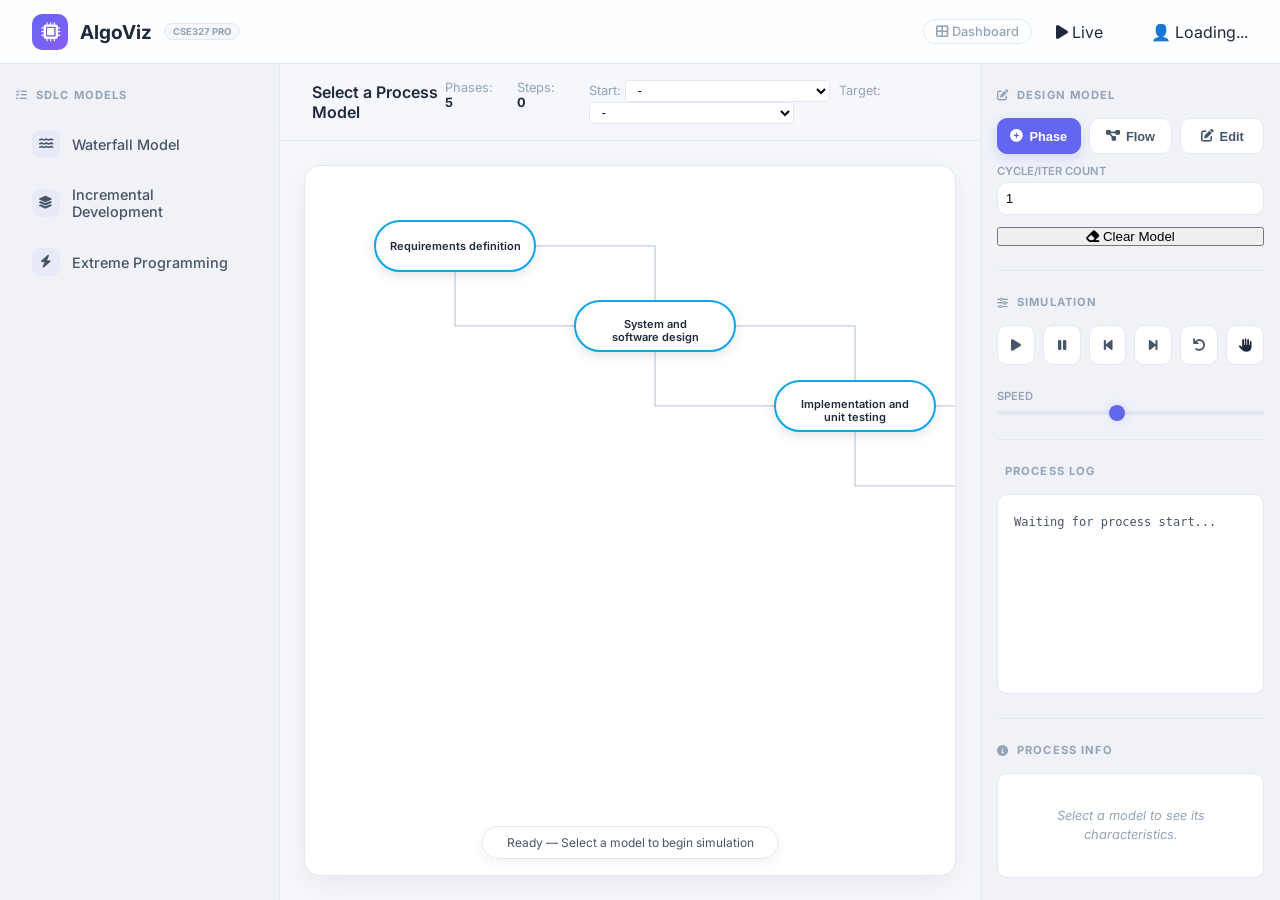
==== cse327/index.html @ 1cda0a14 "rizvi added" ====
<!DOCTYPE html>
<html lang="en">
<head>
    <meta charset="UTF-8" />
    <meta name="viewport" content="width=device-width, initial-scale=1.0" />
    <title>AlgoViz · Professional CSE327</title>

    <!-- Google Fonts -->
    <link href="https://fonts.googleapis.com/css2?family=Inter:opsz,wght@14..32,400;14..32,500;14..32,600;14..32,700&display=swap" rel="stylesheet" />
    <!-- Font Awesome 6 -->
    <link rel="stylesheet" href="https://cdnjs.cloudflare.com/ajax/libs/font-awesome/6.0.0-beta3/css/all.min.css" />

    <!-- Modular Styles -->
    <link rel="stylesheet" href="css/main.css" />
    <link rel="stylesheet" href="css/graph.css" />
    <link rel="stylesheet" href="css/controls.css" />
</head>
<body>

    <!-- Header Component -->
    <header class="header">
        <div class="header-brand">
            <div class="brand-icon"><i class="fas fa-microchip"></i></div>
            <span>AlgoViz</span>
            <span class="version-badge">CSE327 PRO</span>
        </div>
        <div class="header-actions">
            <a href="../dashboard.html" class="back-link"><i class="fas fa-th-large"></i> Dashboard</a>
            <span class="badge"><i class="fas fa-play"></i> Live</span>
            <span class="status-dot"></span>
            <span id="userDisplay">👤 Loading...</span>
        </div>
    </header>

    <div class="app-wrapper">

        <!-- Sidebar Left: Model Selection -->
        <aside class="sidebar-left" id="sidebar">
            <div class="section-title"><i class="fas fa-tasks"></i> SDLC Models</div>

            <div class="algo-group">
                <div class="algo-item" data-algo="WATERFALL">
                    <span class="icon"><i class="fas fa-water"></i></span>
                    <span class="label">Waterfall Model</span>
                </div>
                <div class="algo-item" data-algo="INCREMENTAL_DEV">
                    <span class="icon"><i class="fas fa-layer-group"></i></span>
                    <span class="label">Incremental Development</span>
                </div>
                <div class="algo-item" data-algo="EXTREME_PROG">
                    <span class="icon"><i class="fas fa-bolt"></i></span>
                    <span class="label">Extreme Programming</span>
                </div>
            </div>
        </aside>

        <!-- Main Visualization Area -->
        <main class="center-area">
            <div class="viz-header">
                <div class="viz-title">
                    <span id="currentAlgoName">Select a Process Model</span>
                </div>
                <div class="viz-stats">
                    <span>Phases: <span class="num" id="nodeCount">0</span></span>
                    <span>Steps: <span class="num" id="stepCount">0</span></span>
                    <span id="startNodeContainer" style="margin-left: 10px;">
                        Start: <select id="startNodeSelect" class="small-select"><option value="">-</option></select>
                        Target: <select id="targetNodeSelect" class="small-select"><option value="">-</option></select>
                    </span>
                </div>
            </div>

            <div class="viz-canvas-wrapper">
                <div id="vizContainer" class="viz-container">
                    <svg id="graphSvg" width="100%" height="100%"></svg>
                    <div id="statusMsg" class="status-msg">Ready — Select a model to begin simulation</div>
                </div>
            </div>
        </main>

        <!-- Sidebar Right: Controls & Stats -->
        <aside class="sidebar-right">
            <div class="panel-title"><i class="fas fa-edit"></i> Design Model</div>
            <div class="mode-toggle">
                <button class="btn-mode active" id="nodeModeBtn" title="Place Phase"><i class="fas fa-plus-circle"></i> Phase</button>
                <button class="btn-mode" id="edgeModeBtn" title="Draw Flow"><i class="fas fa-project-diagram"></i> Flow</button>
                <button class="btn-mode" id="editModeBtn" title="Edit Elements"><i class="fas fa-edit"></i> Edit</button>
            </div>
            <div class="control-group" style="margin-top: 10px;">
                <label class="control-label">Cycle/Iter Count</label>
                <div class="input-row">
                    <input type="number" id="edgeWeightInput" value="1" min="1" max="99" style="width: 100%;" />
                </div>
            </div>
            <div class="data-actions-row" style="margin-top: 10px;">
                <button class="btn btn-warning" id="clearGraphBtn" style="width: 100%;"><i class="fas fa-eraser"></i> Clear Model</button>
            </div>

            <hr class="divider" />

            <div class="panel-title"><i class="fas fa-sliders-h"></i> Simulation</div>

            <div class="control-group">
                <div class="controls-actions">
                    <button class="btn-icon" id="playBtn" title="Play"><i class="fas fa-play"></i></button>
                    <button class="btn-icon" id="pauseBtn" title="Pause"><i class="fas fa-pause"></i></button>
                    <button class="btn-icon" id="prevBtn" title="Step Backward"><i class="fas fa-step-backward"></i></button>
                    <button class="btn-icon" id="nextBtn" title="Step Forward"><i class="fas fa-step-forward"></i></button>
                    <button class="btn-icon" id="resetBtn" title="Reset"><i class="fas fa-undo"></i></button>
                    <button class="btn-icon" id="interruptBtn" title="Add Interrupt" style="color: var(--accent-6);"><i class="fas fa-hand"></i></button>
                </div>

                <div class="slider-control">
                    <label>Speed</label>
                    <input type="range" id="speedSlider" min="1" max="10" value="5" />
                </div>
            </div>

            <hr class="divider" />

            <div class="panel-title"><i class="fas fa-chart-simple"></i> Process Log</div>
            <div class="log-container" id="executionLog">
                <div class="log-entry">Waiting for process start...</div>
            </div>

            <hr class="divider" />

            <div class="panel-title"><i class="fas fa-circle-info"></i> Process Info</div>
            <div class="info-container" id="algoInfo">
                <div class="info-placeholder">Select a model to see its characteristics.</div>
            </div>
        </aside>

    </div>

    <!-- Main Entry Point -->
    <script type="module" src="js/app.js"></script>
</body>
</html>
---- cse327/css/main.css ----
/* ——— RESET & BASE ——— */
*, *::before, *::after {
    margin: 0;
    padding: 0;
    box-sizing: border-box;
}

:root {
    --bg-body: #f5f7fc;
    --bg-card: #ffffff;
    --bg-sidebar: #f0f2f8;
    --border-light: #e2e8f0;
    --text-primary: #1e293b;
    --text-secondary: #475569;
    --text-muted: #94a3b8;
    --accent-1: #6366f1;
    --accent-2: #8b5cf6;
    --gradient-main: linear-gradient(135deg, #6366f1, #8b5cf6);
    --shadow-card: 0 8px 30px rgba(0, 0, 0, 0.06);
    --radius: 16px;
    --radius-sm: 10px;
    --transition: 0.25s cubic-bezier(0.4, 0, 0.2, 1);
}

body {
    font-family: "Inter", sans-serif;
    background: var(--bg-body);
    color: var(--text-primary);
    min-height: 100vh;
    overflow: hidden;
}

/* ——— HEADER ——— */
.header {
    height: 64px;
    background: rgba(255, 255, 255, 0.8);
    backdrop-filter: blur(12px);
    border-bottom: 1px solid var(--border-light);
    display: flex;
    align-items: center;
    justify-content: space-between;
    padding: 0 2rem;
    position: sticky;
    top: 0;
    z-index: 100;
}

.header-brand {
    display: flex;
    align-items: center;
    gap: 12px;
    font-weight: 700;
    font-size: 1.2rem;
}

.brand-icon {
    width: 36px;
    height: 36px;
    border-radius: var(--radius-sm);
    background: var(--gradient-main);
    display: flex;
    align-items: center;
    justify-content: center;
    color: white;
}

.version-badge {
    font-size: 0.6rem;
    padding: 2px 8px;
    border-radius: 100px;
    background: var(--bg-body);
    border: 1px solid var(--border-light);
    color: var(--text-muted);
}

.header-actions {
    display: flex;
    align-items: center;
    gap: 1.5rem;
}

.back-link {
    text-decoration: none;
    color: var(--text-muted);
    font-size: 0.8rem;
    font-weight: 500;
    padding: 4px 12px;
    border-radius: 100px;
    border: 1px solid var(--border-light);
    transition: var(--transition);
}

.back-link:hover {
    color: var(--text-primary);
    border-color: var(--accent-1);
}

/* ——— WRAPPER ——— */
.app-wrapper {
    display: flex;
    height: calc(100vh - 64px);
}

.sidebar-left, .sidebar-right {
    background: var(--bg-sidebar);
    padding: 1.5rem 1rem;
    overflow-y: auto;
}

.sidebar-left {
    width: 280px;
    border-right: 1px solid var(--border-light);
}

.sidebar-right {
    width: 300px;
    border-left: 1px solid var(--border-light);
}

.center-area {
    flex: 1;
    display: flex;
    flex-direction: column;
}

.section-title, .panel-title {
    font-size: 0.7rem;
    font-weight: 700;
    text-transform: uppercase;
    letter-spacing: 0.1em;
    color: var(--text-muted);
    margin-bottom: 1rem;
    display: flex;
    align-items: center;
    gap: 8px;
}

.divider {
    margin: 1.5rem 0;
    border: none;
    border-top: 1px solid var(--border-light);
}
---- cse327/css/graph.css ----
/* ——— VISUALIZATION CONTAINER ——— */
.viz-header {
    padding: 1rem 2rem;
    border-bottom: 1px solid var(--border-light);
    display: flex;
    justify-content: space-between;
    align-items: center;
}

.viz-title {
    font-weight: 600;
    font-size: 1rem;
    color: var(--text-primary);
}

.viz-stats {
    display: flex;
    gap: 1.5rem;
    font-size: 0.8rem;
    color: var(--text-muted);
}

.viz-stats .num {
    color: var(--text-primary);
    font-weight: 700;
}

.viz-canvas-wrapper {
    flex: 1;
    padding: 1.5rem;
    background: var(--bg-body);
}

.viz-container {
    width: 100%;
    height: 100%;
    background: white;
    border-radius: var(--radius);
    border: 1px solid var(--border-light);
    box-shadow: var(--shadow-card);
    position: relative;
    overflow: hidden;
}

.status-msg {
    position: absolute;
    bottom: 1rem;
    left: 50%;
    transform: translateX(-50%);
    background: rgba(255, 255, 255, 0.9);
    padding: 0.5rem 1.5rem;
    border-radius: 100px;
    font-size: 0.75rem;
    color: var(--text-secondary);
    border: 1px solid var(--border-light);
    box-shadow: 0 4px 12px rgba(0,0,0,0.05);
}

/* ——— SVG ELEMENTS ——— */
.node {
    cursor: grab;
    transition: transform 0.2s;
}

.node circle {
    fill: white;
    stroke: var(--border-light);
    stroke-width: 2;
    transition: fill 0.3s, stroke 0.3s;
}

.node.visited circle {
    fill: #fef3c7; /* Amber 100 */
    stroke: #f59e0b;
}

.node.active circle {
    fill: #d1fae5; /* Emerald 100 */
    stroke: #10b981;
}

.node text {
    font-size: 12px;
    font-weight: 600;
    text-anchor: middle;
    dominant-baseline: central;
    fill: var(--text-primary);
    pointer-events: none;
}

.edge {
    stroke: var(--border-light);
    stroke-width: 2;
    transition: stroke 0.3s, stroke-width 0.3s;
}

.edge.highlight {
    stroke: #ef4444;
    stroke-width: 3;
    stroke-dasharray: 5, 5;
}

.edge.path {
    stroke: #10b981;
    stroke-width: 4;
    stroke-dasharray: 8, 4;
}

.node.path circle {
    fill: #d1fae5; /* Emerald 100 */
    stroke: #10b981;
    stroke-width: 3;
}
---- cse327/css/controls.css ----
/* ——— EDIT MODES ——— */
.mode-toggle {
    display: flex;
    gap: 8px;
}

.btn-mode {
    flex: 1;
    padding: 0.6rem;
    border-radius: var(--radius-sm);
    border: 1px solid var(--border-light);
    background: white;
    color: var(--text-secondary);
    font-size: 0.8rem;
    font-weight: 600;
    cursor: pointer;
    transition: var(--transition);
    display: flex;
    align-items: center;
    justify-content: center;
    gap: 6px;
}

.btn-mode:hover {
    border-color: var(--accent-1);
}

.btn-mode.active {
    background: var(--accent-1);
    color: white;
    border-color: var(--accent-1);
    box-shadow: 0 4px 12px rgba(99, 102, 241, 0.2);
}

.small-select {
    padding: 2px 8px;
    border-radius: 4px;
    border: 1px solid var(--border-light);
    font-size: 0.75rem;
    background: white;
    outline: none;
    margin-right: 5px;
}

.control-label {
    font-size: 0.7rem;
    font-weight: 600;
    color: var(--text-muted);
    text-transform: uppercase;
    margin-bottom: 4px;
    display: block;
}

.input-row {
    display: flex;
    gap: 8px;
}

.input-row input {
    padding: 0.5rem;
    border-radius: var(--radius-sm);
    border: 1px solid var(--border-light);
    font-size: 0.8rem;
    outline: none;
}

/* ——— SIDEBAR ITEMS ——— */
.algo-item {
    display: flex;
    align-items: center;
    gap: 12px;
    padding: 0.75rem 1rem;
    border-radius: var(--radius-sm);
    cursor: pointer;
    transition: var(--transition);
    color: var(--text-secondary);
    font-size: 0.9rem;
    font-weight: 500;
    margin-bottom: 4px;
}

.algo-item:hover {
    background: var(--bg-card);
    color: var(--text-primary);
    box-shadow: var(--shadow-card);
}

.algo-item.active {
    background: var(--bg-card);
    color: var(--accent-1);
    border-left: 4px solid var(--accent-1);
}

.algo-item .icon {
    width: 28px;
    height: 28px;
    border-radius: 8px;
    background: rgba(99, 102, 241, 0.05);
    display: flex;
    align-items: center;
    justify-content: center;
    font-size: 0.8rem;
}

/* ——— BUTTONS ——— */
.controls-actions {
    display: flex;
    gap: 8px;
    margin-bottom: 1.5rem;
}

.btn-icon {
    width: 40px;
    height: 40px;
    border-radius: var(--radius-sm);
    border: 1px solid var(--border-light);
    background: white;
    color: var(--text-secondary);
    cursor: pointer;
    transition: var(--transition);
    display: flex;
    align-items: center;
    justify-content: center;
}

.btn-icon:hover {
    border-color: var(--accent-1);
    color: var(--accent-1);
    transform: translateY(-2px);
}

.btn-icon:active {
    transform: scale(0.95);
}

/* ——— LOG ——— */
.log-container {
    background: white;
    border-radius: var(--radius-sm);
    border: 1px solid var(--border-light);
    padding: 1rem;
    height: 200px;
    overflow-y: auto;
    font-size: 0.75rem;
    font-family: monospace;
}

.log-entry {
    padding: 4px 0;
    border-bottom: 1px dashed var(--border-light);
    color: var(--text-secondary);
}

.log-entry:last-child {
    border-bottom: none;
}

/* ——— SLIDER ——— */
.slider-control {
    display: flex;
    flex-direction: column;
    gap: 8px;
}

.slider-control label {
    font-size: 0.7rem;
    font-weight: 600;
    color: var(--text-muted);
    text-transform: uppercase;
}

input[type="range"] {
    -webkit-appearance: none;
    width: 100%;
    height: 4px;
    background: var(--border-light);
    border-radius: 2px;
    outline: none;
}

input[type="range"]::-webkit-slider-thumb {
    -webkit-appearance: none;
    width: 16px;
    height: 16px;
    background: var(--accent-1);
    border-radius: 50%;
    cursor: pointer;
    box-shadow: 0 0 10px rgba(99, 102, 241, 0.2);
}

/* ——— INFO BAR ——— */
.info-container {
    background: white;
    border-radius: var(--radius-sm);
    border: 1px solid var(--border-light);
    padding: 1rem;
    font-size: 0.8rem;
    color: var(--text-secondary);
    line-height: 1.5;
}

.info-title {
    font-weight: 700;
    color: var(--text-primary);
    margin-bottom: 0.5rem;
    display: block;
}

.info-complexity {
    display: flex;
    justify-content: space-between;
    margin-bottom: 0.75rem;
    font-size: 0.75rem;
}

.complexity-badge {
    background: rgba(99, 102, 241, 0.1);
    color: var(--accent-1);
    padding: 2px 8px;
    border-radius: 4px;
    font-weight: 600;
}

.info-desc {
    margin-bottom: 1rem;
}

.info-steps-title {
    font-weight: 600;
    font-size: 0.75rem;
    color: var(--text-muted);
    text-transform: uppercase;
    margin-bottom: 0.4rem;
    display: block;
}

.info-steps {
    padding-left: 1.2rem;
    margin: 0;
}

.info-steps li {
    margin-bottom: 0.3rem;
}

.info-placeholder {
    color: var(--text-muted);
    text-align: center;
    font-style: italic;
    padding: 1rem 0;
}
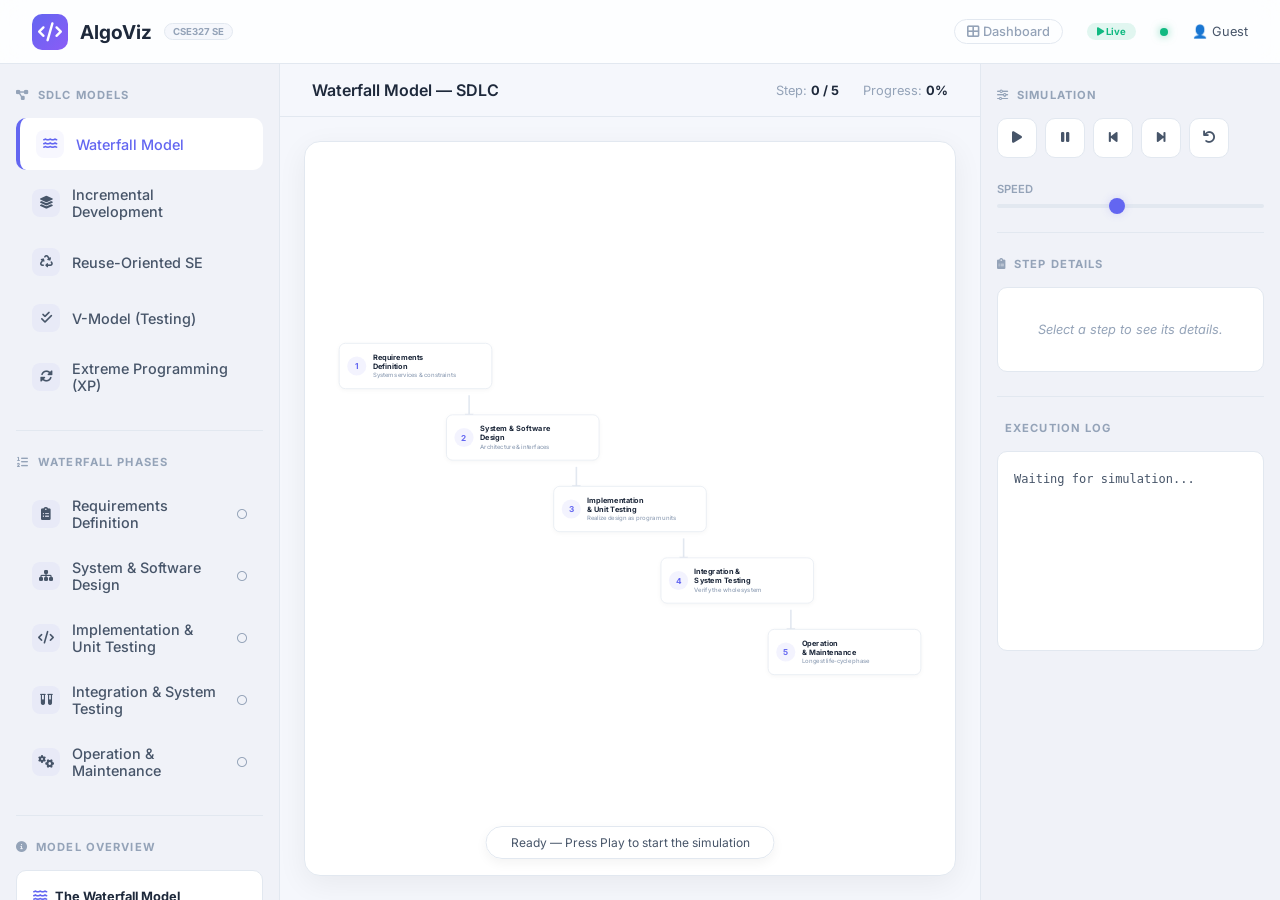
==== commit 1fb56741: "Add files via upload" ====
--- a/cse327/index.html
+++ b/cse327/index.html
@@ -3,54 +3,82 @@
 <head>
     <meta charset="UTF-8" />
     <meta name="viewport" content="width=device-width, initial-scale=1.0" />
-    <title>AlgoViz · Professional CSE327</title>
+    <title>AlgoViz · CSE327 — SDLC Models</title>
 
     <!-- Google Fonts -->
     <link href="https://fonts.googleapis.com/css2?family=Inter:opsz,wght@14..32,400;14..32,500;14..32,600;14..32,700&display=swap" rel="stylesheet" />
     <!-- Font Awesome 6 -->
     <link rel="stylesheet" href="https://cdnjs.cloudflare.com/ajax/libs/font-awesome/6.0.0-beta3/css/all.min.css" />
 
-    <!-- Modular Styles -->
-    <link rel="stylesheet" href="css/main.css" />
-    <link rel="stylesheet" href="css/graph.css" />
-    <link rel="stylesheet" href="css/controls.css" />
+    <link rel="stylesheet" href="style.css" />
 </head>
 <body>
 
-    <!-- Header Component -->
+    <!-- ——— HEADER ——— -->
     <header class="header">
         <div class="header-brand">
-            <div class="brand-icon"><i class="fas fa-microchip"></i></div>
+            <div class="brand-icon"><i class="fas fa-code"></i></div>
             <span>AlgoViz</span>
-            <span class="version-badge">CSE327 PRO</span>
+            <span class="version-badge">CSE327 SE</span>
         </div>
         <div class="header-actions">
             <a href="../dashboard.html" class="back-link"><i class="fas fa-th-large"></i> Dashboard</a>
             <span class="badge"><i class="fas fa-play"></i> Live</span>
             <span class="status-dot"></span>
-            <span id="userDisplay">👤 Loading...</span>
+            <span id="userDisplay">👤 Guest</span>
         </div>
     </header>
 
     <div class="app-wrapper">
 
-        <!-- Sidebar Left: Model Selection -->
+        <!-- Sidebar Left: Model Selection + Phases -->
         <aside class="sidebar-left" id="sidebar">
-            <div class="section-title"><i class="fas fa-tasks"></i> SDLC Models</div>
+            <div class="section-title"><i class="fas fa-diagram-project"></i> SDLC Models</div>
 
-            <div class="algo-group">
-                <div class="algo-item" data-algo="WATERFALL">
+            <div class="algo-group" id="modelNav">
+                <div class="model-item active" data-model="waterfall">
                     <span class="icon"><i class="fas fa-water"></i></span>
                     <span class="label">Waterfall Model</span>
                 </div>
-                <div class="algo-item" data-algo="INCREMENTAL_DEV">
+                <div class="model-item" data-model="incremental">
                     <span class="icon"><i class="fas fa-layer-group"></i></span>
                     <span class="label">Incremental Development</span>
                 </div>
-                <div class="algo-item" data-algo="EXTREME_PROG">
-                    <span class="icon"><i class="fas fa-bolt"></i></span>
-                    <span class="label">Extreme Programming</span>
+                <div class="model-item" data-model="reuse">
+                    <span class="icon"><i class="fas fa-recycle"></i></span>
+                    <span class="label">Reuse-Oriented SE</span>
                 </div>
+                <div class="model-item" data-model="vmodel">
+                    <span class="icon"><i class="fas fa-check-double"></i></span>
+                    <span class="label">V-Model (Testing)</span>
+                </div>
+                <div class="model-item" data-model="xp">
+                    <span class="icon"><i class="fas fa-sync-alt"></i></span>
+                    <span class="label">Extreme Programming (XP)</span>
+                </div>
+            </div>
+
+            <hr class="divider" />
+
+            <div class="section-title" id="phaseSectionTitle"><i class="fas fa-list-ol"></i> Waterfall Phases</div>
+
+            <div class="algo-group" id="stageNav"></div>
+
+            <hr class="divider" />
+
+            <div class="panel-title"><i class="fas fa-circle-info"></i> Model Overview</div>
+            <div class="info-container" id="modelOverview">
+                <span class="info-title"><i class="fas fa-water"></i> The Waterfall Model</span>
+                <p class="info-desc">
+                    A <strong>sequential</strong> SDLC approach: each phase flows into the
+                    next like a waterfall and must be completed before the following one begins.
+                </p>
+                <ul class="info-steps">
+                    <li>Linear — no overlapping phases</li>
+                    <li>Documentation-driven</li>
+                    <li>Review &amp; sign-off at each step</li>
+                    <li>Best when requirements are stable</li>
+                </ul>
             </div>
         </aside>
 
@@ -58,56 +86,36 @@
         <main class="center-area">
             <div class="viz-header">
                 <div class="viz-title">
-                    <span id="currentAlgoName">Select a Process Model</span>
+                    <span id="currentModelName">Waterfall Model — SDLC</span>
                 </div>
                 <div class="viz-stats">
-                    <span>Phases: <span class="num" id="nodeCount">0</span></span>
-                    <span>Steps: <span class="num" id="stepCount">0</span></span>
-                    <span id="startNodeContainer" style="margin-left: 10px;">
-                        Start: <select id="startNodeSelect" class="small-select"><option value="">-</option></select>
-                        Target: <select id="targetNodeSelect" class="small-select"><option value="">-</option></select>
-                    </span>
+                    <span>Step: <span class="num" id="phaseCount">0 / 5</span></span>
+                    <span>Progress: <span class="num" id="progressPct">0%</span></span>
                 </div>
             </div>
 
             <div class="viz-canvas-wrapper">
                 <div id="vizContainer" class="viz-container">
-                    <svg id="graphSvg" width="100%" height="100%"></svg>
-                    <div id="statusMsg" class="status-msg">Ready — Select a model to begin simulation</div>
+                    <div class="waterfall-stage" id="waterfallStage">
+                        <svg id="flowSvg" viewBox="0 0 960 560" preserveAspectRatio="xMidYMid meet"></svg>
+                        <!-- Diagram elements injected by app.js -->
+                    </div>
+                    <div id="statusMsg" class="status-msg">Ready — Press Play to start the simulation</div>
                 </div>
             </div>
         </main>
 
-        <!-- Sidebar Right: Controls & Stats -->
+        <!-- Sidebar Right: Controls & Details -->
         <aside class="sidebar-right">
-            <div class="panel-title"><i class="fas fa-edit"></i> Design Model</div>
-            <div class="mode-toggle">
-                <button class="btn-mode active" id="nodeModeBtn" title="Place Phase"><i class="fas fa-plus-circle"></i> Phase</button>
-                <button class="btn-mode" id="edgeModeBtn" title="Draw Flow"><i class="fas fa-project-diagram"></i> Flow</button>
-                <button class="btn-mode" id="editModeBtn" title="Edit Elements"><i class="fas fa-edit"></i> Edit</button>
-            </div>
-            <div class="control-group" style="margin-top: 10px;">
-                <label class="control-label">Cycle/Iter Count</label>
-                <div class="input-row">
-                    <input type="number" id="edgeWeightInput" value="1" min="1" max="99" style="width: 100%;" />
-                </div>
-            </div>
-            <div class="data-actions-row" style="margin-top: 10px;">
-                <button class="btn btn-warning" id="clearGraphBtn" style="width: 100%;"><i class="fas fa-eraser"></i> Clear Model</button>
-            </div>
-
-            <hr class="divider" />
-
             <div class="panel-title"><i class="fas fa-sliders-h"></i> Simulation</div>
 
             <div class="control-group">
                 <div class="controls-actions">
                     <button class="btn-icon" id="playBtn" title="Play"><i class="fas fa-play"></i></button>
                     <button class="btn-icon" id="pauseBtn" title="Pause"><i class="fas fa-pause"></i></button>
-                    <button class="btn-icon" id="prevBtn" title="Step Backward"><i class="fas fa-step-backward"></i></button>
-                    <button class="btn-icon" id="nextBtn" title="Step Forward"><i class="fas fa-step-forward"></i></button>
+                    <button class="btn-icon" id="prevBtn" title="Previous Step"><i class="fas fa-step-backward"></i></button>
+                    <button class="btn-icon" id="nextBtn" title="Next Step"><i class="fas fa-step-forward"></i></button>
                     <button class="btn-icon" id="resetBtn" title="Reset"><i class="fas fa-undo"></i></button>
-                    <button class="btn-icon" id="interruptBtn" title="Add Interrupt" style="color: var(--accent-6);"><i class="fas fa-hand"></i></button>
                 </div>
 
                 <div class="slider-control">
@@ -118,22 +126,21 @@
 
             <hr class="divider" />
 
-            <div class="panel-title"><i class="fas fa-chart-simple"></i> Process Log</div>
-            <div class="log-container" id="executionLog">
-                <div class="log-entry">Waiting for process start...</div>
+            <div class="panel-title"><i class="fas fa-clipboard-list"></i> Step Details</div>
+            <div class="info-container" id="stageInfo">
+                <div class="info-placeholder">Select a step to see its details.</div>
             </div>
 
             <hr class="divider" />
 
-            <div class="panel-title"><i class="fas fa-circle-info"></i> Process Info</div>
-            <div class="info-container" id="algoInfo">
-                <div class="info-placeholder">Select a model to see its characteristics.</div>
+            <div class="panel-title"><i class="fas fa-chart-simple"></i> Execution Log</div>
+            <div class="log-container" id="executionLog">
+                <div class="log-entry">Waiting for simulation...</div>
             </div>
         </aside>
 
     </div>
 
-    <!-- Main Entry Point -->
-    <script type="module" src="js/app.js"></script>
+    <script src="app.js"></script>
 </body>
 </html>
--- a/cse327/style.css
+++ b/cse327/style.css
@@ -0,0 +1,827 @@
+/* ——— RESET & BASE ——— */
+*, *::before, *::after {
+    margin: 0;
+    padding: 0;
+    box-sizing: border-box;
+}
+
+:root {
+    --bg-body: #f5f7fc;
+    --bg-card: #ffffff;
+    --bg-sidebar: #f0f2f8;
+    --border-light: #e2e8f0;
+    --text-primary: #1e293b;
+    --text-secondary: #475569;
+    --text-muted: #94a3b8;
+    --accent-1: #6366f1;
+    --accent-2: #8b5cf6;
+    --success: #10b981;
+    --warning: #f59e0b;
+    --gradient-main: linear-gradient(135deg, #6366f1, #8b5cf6);
+    --shadow-card: 0 8px 30px rgba(0, 0, 0, 0.06);
+    --radius: 16px;
+    --radius-sm: 10px;
+    --transition: 0.25s cubic-bezier(0.4, 0, 0.2, 1);
+}
+
+body {
+    font-family: "Inter", sans-serif;
+    background: var(--bg-body);
+    color: var(--text-primary);
+    min-height: 100vh;
+    overflow: hidden;
+}
+
+/* ——— HEADER ——— */
+.header {
+    height: 64px;
+    background: rgba(255, 255, 255, 0.8);
+    backdrop-filter: blur(12px);
+    border-bottom: 1px solid var(--border-light);
+    display: flex;
+    align-items: center;
+    justify-content: space-between;
+    padding: 0 2rem;
+    position: sticky;
+    top: 0;
+    z-index: 100;
+}
+
+.header-brand {
+    display: flex;
+    align-items: center;
+    gap: 12px;
+    font-weight: 700;
+    font-size: 1.2rem;
+}
+
+.brand-icon {
+    width: 36px;
+    height: 36px;
+    border-radius: var(--radius-sm);
+    background: var(--gradient-main);
+    display: flex;
+    align-items: center;
+    justify-content: center;
+    color: white;
+}
+
+.version-badge {
+    font-size: 0.6rem;
+    padding: 2px 8px;
+    border-radius: 100px;
+    background: var(--bg-body);
+    border: 1px solid var(--border-light);
+    color: var(--text-muted);
+}
+
+.header-actions {
+    display: flex;
+    align-items: center;
+    gap: 1.5rem;
+    font-size: 0.8rem;
+    color: var(--text-secondary);
+}
+
+.header-actions .badge {
+    font-size: 0.6rem;
+    font-weight: 700;
+    padding: 3px 10px;
+    border-radius: 100px;
+    background: rgba(16, 185, 129, 0.12);
+    color: var(--success);
+}
+
+.status-dot {
+    width: 8px;
+    height: 8px;
+    border-radius: 50%;
+    background: var(--success);
+    box-shadow: 0 0 8px rgba(16, 185, 129, 0.6);
+}
+
+.back-link {
+    text-decoration: none;
+    color: var(--text-muted);
+    font-size: 0.8rem;
+    font-weight: 500;
+    padding: 4px 12px;
+    border-radius: 100px;
+    border: 1px solid var(--border-light);
+    transition: var(--transition);
+}
+
+.back-link:hover {
+    color: var(--text-primary);
+    border-color: var(--accent-1);
+}
+
+/* ——— WRAPPER ——— */
+.app-wrapper {
+    display: flex;
+    height: calc(100vh - 64px);
+}
+
+.sidebar-left, .sidebar-right {
+    background: var(--bg-sidebar);
+    padding: 1.5rem 1rem;
+    overflow-y: auto;
+}
+
+.sidebar-left {
+    width: 280px;
+    border-right: 1px solid var(--border-light);
+}
+
+.sidebar-right {
+    width: 300px;
+    border-left: 1px solid var(--border-light);
+}
+
+.center-area {
+    flex: 1;
+    display: flex;
+    flex-direction: column;
+    min-width: 0;
+}
+
+.section-title, .panel-title {
+    font-size: 0.7rem;
+    font-weight: 700;
+    text-transform: uppercase;
+    letter-spacing: 0.1em;
+    color: var(--text-muted);
+    margin-bottom: 1rem;
+    display: flex;
+    align-items: center;
+    gap: 8px;
+}
+
+.divider {
+    margin: 1.5rem 0;
+    border: none;
+    border-top: 1px solid var(--border-light);
+}
+
+/* ——— SIDEBAR MODEL ITEMS ——— */
+.model-item {
+    display: flex;
+    align-items: center;
+    gap: 12px;
+    padding: 0.75rem 1rem;
+    border-radius: var(--radius-sm);
+    cursor: pointer;
+    transition: var(--transition);
+    color: var(--text-secondary);
+    font-size: 0.9rem;
+    font-weight: 500;
+    margin-bottom: 4px;
+}
+
+.model-item:hover {
+    background: var(--bg-card);
+    color: var(--text-primary);
+    box-shadow: var(--shadow-card);
+}
+
+.model-item.active {
+    background: var(--bg-card);
+    color: var(--accent-1);
+    border-left: 4px solid var(--accent-1);
+}
+
+.model-item .icon {
+    width: 28px;
+    height: 28px;
+    border-radius: 8px;
+    background: rgba(99, 102, 241, 0.05);
+    display: flex;
+    align-items: center;
+    justify-content: center;
+    font-size: 0.8rem;
+    flex-shrink: 0;
+}
+
+/* ——— SIDEBAR PHASE ITEMS ——— */
+.stage-item {
+    display: flex;
+    align-items: center;
+    gap: 12px;
+    padding: 0.75rem 1rem;
+    border-radius: var(--radius-sm);
+    cursor: pointer;
+    transition: var(--transition);
+    color: var(--text-secondary);
+    font-size: 0.9rem;
+    font-weight: 500;
+    margin-bottom: 4px;
+}
+
+.stage-item:hover {
+    background: var(--bg-card);
+    color: var(--text-primary);
+    box-shadow: var(--shadow-card);
+}
+
+.stage-item.active {
+    background: var(--bg-card);
+    color: var(--accent-1);
+    border-left: 4px solid var(--accent-1);
+}
+
+.stage-item .icon {
+    width: 28px;
+    height: 28px;
+    border-radius: 8px;
+    background: rgba(99, 102, 241, 0.05);
+    display: flex;
+    align-items: center;
+    justify-content: center;
+    font-size: 0.8rem;
+    flex-shrink: 0;
+}
+
+.stage-item .phase-state {
+    margin-left: auto;
+    font-size: 0.65rem;
+    color: var(--text-muted);
+}
+
+.stage-item.done .phase-state {
+    color: var(--success);
+}
+
+/* ——— BUTTONS ——— */
+.controls-actions {
+    display: flex;
+    gap: 8px;
+    margin-bottom: 1.5rem;
+}
+
+.btn-icon {
+    width: 40px;
+    height: 40px;
+    border-radius: var(--radius-sm);
+    border: 1px solid var(--border-light);
+    background: white;
+    color: var(--text-secondary);
+    cursor: pointer;
+    transition: var(--transition);
+    display: flex;
+    align-items: center;
+    justify-content: center;
+}
+
+.btn-icon:hover {
+    border-color: var(--accent-1);
+    color: var(--accent-1);
+    transform: translateY(-2px);
+}
+
+.btn-icon:active {
+    transform: scale(0.95);
+}
+
+/* ——— SLIDER ——— */
+.slider-control {
+    display: flex;
+    flex-direction: column;
+    gap: 8px;
+}
+
+.slider-control label {
+    font-size: 0.7rem;
+    font-weight: 600;
+    color: var(--text-muted);
+    text-transform: uppercase;
+}
+
+input[type="range"] {
+    -webkit-appearance: none;
+    width: 100%;
+    height: 4px;
+    background: var(--border-light);
+    border-radius: 2px;
+    outline: none;
+}
+
+input[type="range"]::-webkit-slider-thumb {
+    -webkit-appearance: none;
+    width: 16px;
+    height: 16px;
+    background: var(--accent-1);
+    border-radius: 50%;
+    cursor: pointer;
+    box-shadow: 0 0 10px rgba(99, 102, 241, 0.2);
+}
+
+/* ——— LOG ——— */
+.log-container {
+    background: white;
+    border-radius: var(--radius-sm);
+    border: 1px solid var(--border-light);
+    padding: 1rem;
+    height: 200px;
+    overflow-y: auto;
+    font-size: 0.75rem;
+    font-family: monospace;
+}
+
+.log-entry {
+    padding: 4px 0;
+    border-bottom: 1px dashed var(--border-light);
+    color: var(--text-secondary);
+}
+
+.log-entry:last-child {
+    border-bottom: none;
+}
+
+.log-entry .log-time {
+    color: var(--text-muted);
+    margin-right: 6px;
+}
+
+.log-entry.log-done { color: var(--success); }
+.log-entry.log-active { color: var(--accent-1); font-weight: 600; }
+
+/* ——— INFO PANELS ——— */
+.info-container {
+    background: white;
+    border-radius: var(--radius-sm);
+    border: 1px solid var(--border-light);
+    padding: 1rem;
+    font-size: 0.8rem;
+    color: var(--text-secondary);
+    line-height: 1.5;
+}
+
+.info-title {
+    font-weight: 700;
+    color: var(--text-primary);
+    margin-bottom: 0.5rem;
+    display: flex;
+    align-items: center;
+    gap: 8px;
+}
+
+.info-title i { color: var(--accent-1); }
+
+.info-desc {
+    margin-bottom: 0.75rem;
+}
+
+.info-steps-title {
+    font-weight: 600;
+    font-size: 0.75rem;
+    color: var(--text-muted);
+    text-transform: uppercase;
+    margin-bottom: 0.4rem;
+    display: block;
+}
+
+.info-steps {
+    padding-left: 1.2rem;
+    margin: 0;
+}
+
+.info-steps li {
+    margin-bottom: 0.3rem;
+}
+
+.info-placeholder {
+    color: var(--text-muted);
+    text-align: center;
+    font-style: italic;
+    padding: 1rem 0;
+}
+
+.phase-chip {
+    display: inline-flex;
+    align-items: center;
+    gap: 6px;
+    background: rgba(99, 102, 241, 0.1);
+    color: var(--accent-1);
+    padding: 2px 10px;
+    border-radius: 4px;
+    font-weight: 600;
+    font-size: 0.7rem;
+    margin-bottom: 0.6rem;
+}
+
+/* ——— VISUALIZATION CONTAINER ——— */
+.viz-header {
+    padding: 1rem 2rem;
+    border-bottom: 1px solid var(--border-light);
+    display: flex;
+    justify-content: space-between;
+    align-items: center;
+}
+
+.viz-title {
+    font-weight: 600;
+    font-size: 1rem;
+    color: var(--text-primary);
+}
+
+.viz-stats {
+    display: flex;
+    gap: 1.5rem;
+    font-size: 0.8rem;
+    color: var(--text-muted);
+}
+
+.viz-stats .num {
+    color: var(--text-primary);
+    font-weight: 700;
+}
+
+.viz-canvas-wrapper {
+    flex: 1;
+    padding: 1.5rem;
+    background: var(--bg-body);
+    min-height: 0;
+}
+
+.viz-container {
+    width: 100%;
+    height: 100%;
+    background: white;
+    border-radius: var(--radius);
+    border: 1px solid var(--border-light);
+    box-shadow: var(--shadow-card);
+    position: relative;
+    overflow: hidden;
+}
+
+.status-msg {
+    position: absolute;
+    bottom: 1rem;
+    left: 50%;
+    transform: translateX(-50%);
+    background: rgba(255, 255, 255, 0.9);
+    padding: 0.5rem 1.5rem;
+    border-radius: 100px;
+    font-size: 0.75rem;
+    color: var(--text-secondary);
+    border: 1px solid var(--border-light);
+    box-shadow: 0 4px 12px rgba(0, 0, 0, 0.05);
+    white-space: nowrap;
+    max-width: 90%;
+    overflow: hidden;
+    text-overflow: ellipsis;
+}
+
+/* ——— WATERFALL DIAGRAM ——— */
+/* Fixed 960 x 580 coordinate space, scaled to fit the container via JS */
+.waterfall-stage {
+    position: absolute;
+    left: 50%;
+    top: 50%;
+    width: 960px;
+    height: 580px;
+    transform: translate(-50%, -50%) scale(1);
+    transform-origin: center center;
+}
+
+#flowSvg {
+    position: absolute;
+    inset: 0;
+    width: 100%;
+    height: 100%;
+    pointer-events: none;
+}
+
+#flowSvg path.flow {
+    fill: none;
+    stroke: var(--border-light);
+    stroke-width: 2.5;
+    transition: stroke 0.3s;
+}
+
+#flowSvg path.flow.flowing {
+    stroke: var(--accent-1);
+    stroke-width: 3;
+    stroke-dasharray: 8 8;
+    animation: flow-dash 0.7s linear infinite;
+}
+
+#flowSvg path.flow.done {
+    stroke: var(--success);
+    stroke-width: 3;
+}
+
+#flowSvg path.flow-marker {
+    fill: none;
+    stroke: var(--border-light);
+    stroke-width: 2.5;
+    transition: stroke 0.3s;
+}
+
+#flowSvg path.flow-marker.flowing { stroke: var(--accent-1); }
+#flowSvg path.flow-marker.done { stroke: var(--success); }
+
+@keyframes flow-dash {
+    to { stroke-dashoffset: -16; }
+}
+
+/* Dashed validation links (V-model: test level ↔ specification) */
+#flowSvg path.flow.dashed-link {
+    stroke-dasharray: 6 6;
+}
+
+#flowSvg path.flow.dashed-link.flowing {
+    stroke-dasharray: 8 8;
+}
+
+#flowSvg path.flow.dashed-link.done {
+    stroke-dasharray: 6 6;
+}
+
+/* Stage boxes — positioned in the 960x560 coordinate space */
+.wf-box {
+    position: absolute;
+    width: 240px;
+    height: 72px;
+    background: var(--bg-card);
+    border: 1.5px solid var(--border-light);
+    border-radius: var(--radius-sm);
+    display: flex;
+    align-items: center;
+    gap: 10px;
+    padding: 0 12px;
+    cursor: pointer;
+    transition: var(--transition);
+    box-shadow: 0 2px 8px rgba(0, 0, 0, 0.04);
+    opacity: 0;
+    transform: translateY(8px);
+}
+
+.wf-box.revealed {
+    opacity: 1;
+    transform: translateY(0);
+}
+
+.wf-box:hover {
+    border-color: var(--accent-1);
+    transform: translateY(-2px);
+    box-shadow: var(--shadow-card);
+}
+
+.wf-box.active {
+    border-color: var(--accent-1);
+    background: linear-gradient(135deg, rgba(99, 102, 241, 0.08), rgba(139, 92, 246, 0.08));
+    box-shadow: 0 0 0 4px rgba(99, 102, 241, 0.12), 0 8px 24px rgba(99, 102, 241, 0.18);
+    animation: pulse-active 1.6s ease-in-out infinite;
+}
+
+.wf-box.done {
+    border-color: rgba(16, 185, 129, 0.5);
+    background: rgba(16, 185, 129, 0.06);
+}
+
+.wf-box.done:hover {
+    transform: none;
+}
+
+@keyframes pulse-active {
+    0%, 100% { box-shadow: 0 0 0 4px rgba(99, 102, 241, 0.12), 0 8px 24px rgba(99, 102, 241, 0.18); }
+    50% { box-shadow: 0 0 0 7px rgba(99, 102, 241, 0.18), 0 8px 24px rgba(99, 102, 241, 0.28); }
+}
+
+.wf-num {
+    width: 30px;
+    height: 30px;
+    border-radius: 50%;
+    background: rgba(99, 102, 241, 0.08);
+    color: var(--accent-1);
+    font-size: 0.8rem;
+    font-weight: 700;
+    display: flex;
+    align-items: center;
+    justify-content: center;
+    flex-shrink: 0;
+    transition: var(--transition);
+}
+
+.wf-box.done .wf-num {
+    background: rgba(16, 185, 129, 0.12);
+    color: var(--success);
+}
+
+.wf-box.active .wf-num {
+    background: var(--gradient-main);
+    color: white;
+}
+
+.wf-text {
+    display: flex;
+    flex-direction: column;
+    gap: 2px;
+    min-width: 0;
+}
+
+.wf-text.wf-text-center {
+    flex: 1;
+    align-items: center;
+}
+
+.wf-label {
+    font-size: 0.72rem;
+    font-weight: 700;
+    color: var(--text-primary);
+    line-height: 1.15;
+}
+
+.wf-sub {
+    font-size: 0.58rem;
+    color: var(--text-muted);
+    font-weight: 500;
+}
+
+.wf-check {
+    margin-left: auto;
+    width: 20px;
+    height: 20px;
+    border-radius: 50%;
+    background: var(--success);
+    color: white;
+    font-size: 0.58rem;
+    display: none;
+    align-items: center;
+    justify-content: center;
+    flex-shrink: 0;
+}
+
+.wf-box.done .wf-check {
+    display: flex;
+}
+
+/* Mini boxes (sub-steps inside an increment) */
+.wf-box.mini {
+    padding: 0 10px;
+    gap: 8px;
+}
+
+.wf-box.mini .wf-num {
+    width: 22px;
+    height: 22px;
+    font-size: 0.62rem;
+}
+
+.wf-box.mini .wf-label {
+    font-size: 0.62rem;
+}
+
+/* Band labels (Definition / Development activities) */
+.band-label {
+    position: absolute;
+    font-size: 11px;
+    font-weight: 700;
+    text-transform: uppercase;
+    letter-spacing: 0.12em;
+    color: var(--text-muted);
+    display: flex;
+    align-items: center;
+    gap: 6px;
+    transition: opacity 0.4s ease;
+}
+
+.band-label::after {
+    content: "";
+    flex: 1;
+    height: 1px;
+    background: var(--border-light);
+    margin-left: 8px;
+}
+
+/* Increment group containers */
+.wf-group {
+    position: absolute;
+    border: 1.5px dashed var(--border-light);
+    border-radius: var(--radius);
+    background: rgba(99, 102, 241, 0.02);
+    transition: var(--transition);
+    cursor: pointer;
+}
+
+.wf-group:hover {
+    border-color: rgba(99, 102, 241, 0.45);
+}
+
+.wf-group.active {
+    border-style: solid;
+    border-color: var(--accent-1);
+    background: rgba(99, 102, 241, 0.05);
+    box-shadow: 0 0 0 4px rgba(99, 102, 241, 0.1);
+}
+
+.wf-group.done {
+    border-color: rgba(16, 185, 129, 0.55);
+    background: rgba(16, 185, 129, 0.03);
+}
+
+.wf-group-header {
+    display: flex;
+    flex-direction: column;
+    align-items: center;
+    gap: 2px;
+    padding-top: 8px;
+}
+
+.wf-group-title {
+    font-size: 0.78rem;
+    font-weight: 700;
+    color: var(--text-primary);
+    letter-spacing: 0.02em;
+}
+
+.wf-group-sub {
+    font-size: 0.58rem;
+    color: var(--text-muted);
+    font-weight: 500;
+}
+
+/* Reuse library cylinder (data-store symbol) */
+.wf-store {
+    fill: rgba(99, 102, 241, 0.05);
+    stroke: var(--border-light);
+    stroke-width: 1.5;
+    transition: stroke 0.3s, fill 0.3s;
+}
+
+.wf-store.store-active {
+    stroke: var(--accent-1);
+    fill: rgba(99, 102, 241, 0.1);
+}
+
+.wf-store.store-done {
+    stroke: rgba(16, 185, 129, 0.6);
+    fill: rgba(16, 185, 129, 0.06);
+}
+
+.wf-store-label {
+    position: absolute;
+    font-size: 0.6rem;
+    font-weight: 600;
+    color: var(--text-secondary);
+    text-align: center;
+    line-height: 1.35;
+    transition: opacity 0.4s ease;
+    pointer-events: none;
+}
+
+/* Central hub circle (XP circle of life) */
+.wf-hub {
+    position: absolute;
+    border-radius: 50%;
+    border: 1.5px dashed var(--border-light);
+    background: linear-gradient(135deg, rgba(99, 102, 241, 0.04), rgba(139, 92, 246, 0.05));
+    display: flex;
+    flex-direction: column;
+    align-items: center;
+    justify-content: center;
+    gap: 4px;
+    pointer-events: none;
+    transition: opacity 0.4s ease;
+}
+
+.wf-hub .hub-title {
+    font-size: 2.1rem;
+    font-weight: 800;
+    background: var(--gradient-main);
+    -webkit-background-clip: text;
+    -webkit-text-fill-color: transparent;
+    line-height: 1;
+}
+
+.wf-hub .hub-sub {
+    font-size: 0.58rem;
+    font-weight: 700;
+    text-transform: uppercase;
+    letter-spacing: 0.12em;
+    color: var(--text-muted);
+    text-align: center;
+    max-width: 120px;
+}
+
+/* ——— RESPONSIVE ——— */
+@media (max-width: 1100px) {
+    .sidebar-left { width: 230px; }
+    .sidebar-right { width: 260px; }
+}
+
+@media (max-width: 900px) {
+    .app-wrapper {
+        flex-direction: column;
+        height: auto;
+        overflow-y: auto;
+    }
+    body { overflow-y: auto; }
+    .sidebar-left, .sidebar-right {
+        width: 100%;
+        border: none;
+        border-bottom: 1px solid var(--border-light);
+    }
+    .viz-canvas-wrapper { min-height: 480px; }
+}
